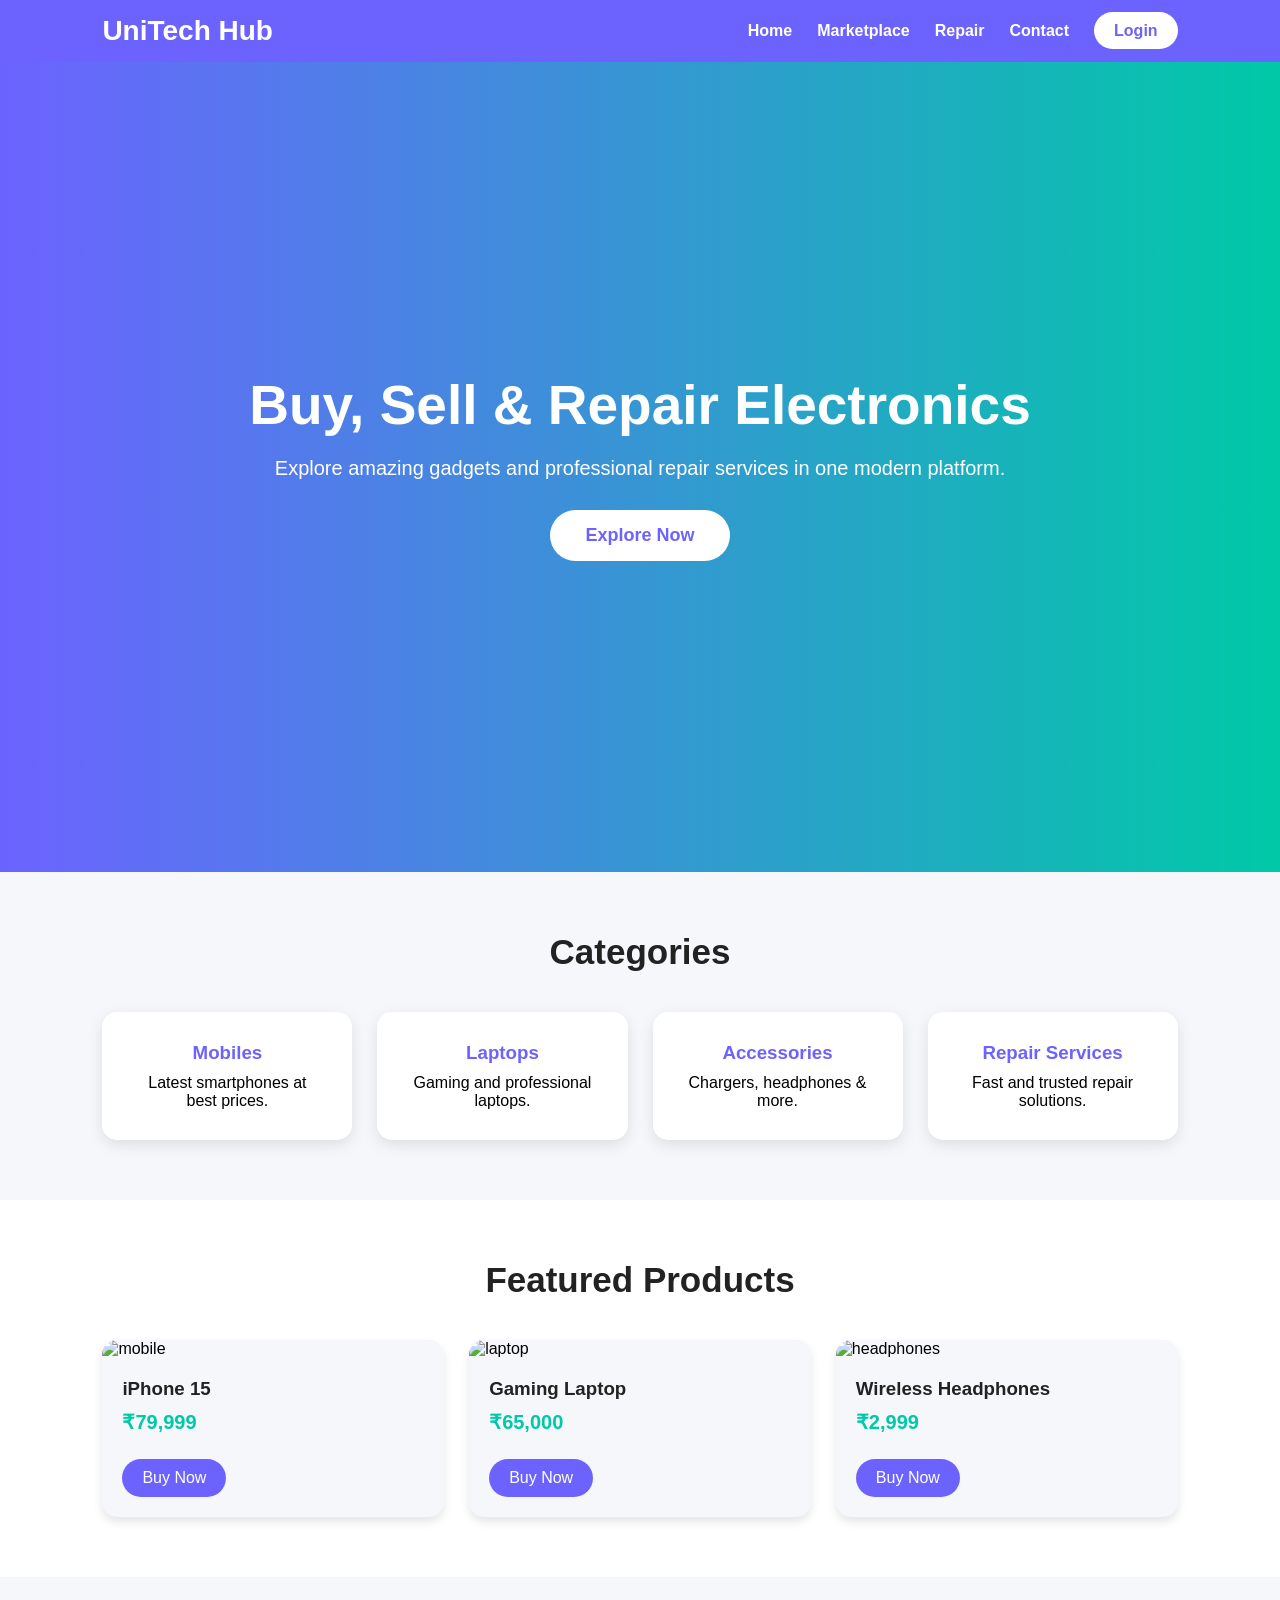
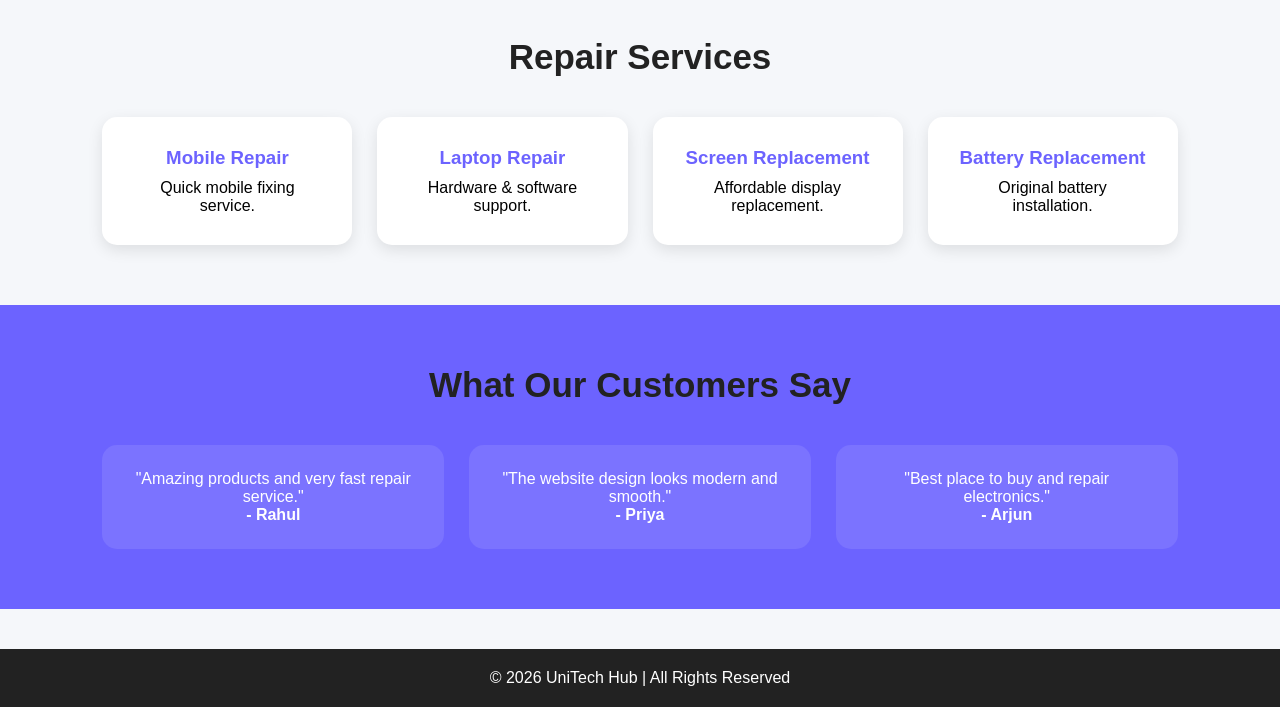
==== index.html @ fcff0c22 "first commit" ====
<!DOCTYPE html>
<html lang="en">
<head>
    <meta charset="UTF-8" />
    <meta name="viewport" content="width=device-width, initial-scale=1.0"/>
    <title>UniTech Hub</title>

    <link rel="stylesheet" href="style.css">

    <style>
        *{
            margin:0;
            padding:0;
            box-sizing:border-box;
            font-family:Arial, sans-serif;
        }

        body{
            background:#f5f7fa;
        }

        /* NAVBAR */

        nav{
            background:#6c63ff;
            padding:15px 8%;
            display:flex;
            justify-content:space-between;
            align-items:center;
        }

        nav h1{
            color:white;
        }

        nav ul{
            display:flex;
            list-style:none;
            gap:25px;
        }

        nav ul li a{
            color:white;
            text-decoration:none;
            font-weight:bold;
            transition:0.3s;
        }

        nav ul li a:hover{
            color:#00c9a7;
        }

        .login-btn{
            background:white;
            color:#6c63ff;
            padding:10px 20px;
            border-radius:30px;
        }

        /* HERO SECTION */

        .hero{
            min-height:90vh;
            display:flex;
            justify-content:center;
            align-items:center;
            text-align:center;
            padding:20px;
            background:linear-gradient(to right,#6c63ff,#00c9a7);
            color:white;
        }

        .hero-content h2{
            font-size:55px;
            margin-bottom:20px;
        }

        .hero-content p{
            font-size:20px;
            margin-bottom:30px;
        }

        .hero-content button{
            padding:15px 35px;
            border:none;
            border-radius:30px;
            background:white;
            color:#6c63ff;
            font-size:18px;
            font-weight:bold;
            cursor:pointer;
            transition:0.3s;
        }

        .hero-content button:hover{
            transform:scale(1.05);
            background:#222;
            color:white;
        }

        /* CATEGORIES */

        .categories{
            padding:60px 8%;
        }

        .section-title{
            text-align:center;
            font-size:35px;
            margin-bottom:40px;
            color:#222;
        }

        .category-box{
            display:grid;
            grid-template-columns:repeat(auto-fit,minmax(220px,1fr));
            gap:25px;
        }

        .card{
            background:white;
            padding:30px;
            border-radius:15px;
            text-align:center;
            box-shadow:0 5px 15px rgba(0,0,0,0.1);
            transition:0.3s;
        }

        .card:hover{
            transform:translateY(-10px);
        }

        .card h3{
            margin-bottom:10px;
            color:#6c63ff;
        }

        /* FEATURED PRODUCTS */

        .products{
            padding:60px 8%;
            background:white;
        }

        .product-container{
            display:grid;
            grid-template-columns:repeat(auto-fit,minmax(250px,1fr));
            gap:25px;
        }

        .product-card{
            background:#f5f7fa;
            border-radius:15px;
            overflow:hidden;
            box-shadow:0 5px 10px rgba(0,0,0,0.1);
            transition:0.3s;
        }

        .product-card:hover{
            transform:scale(1.03);
        }

        .product-card img{
            width:100%;
            height:220px;
            object-fit:cover;
        }

        .product-info{
            padding:20px;
        }

        .product-info h3{
            margin-bottom:10px;
        }

        .price{
            color:#00c9a7;
            font-size:20px;
            font-weight:bold;
        }

        .buy-btn{
            margin-top:15px;
            display:inline-block;
            padding:10px 20px;
            background:#6c63ff;
            color:white;
            text-decoration:none;
            border-radius:25px;
            transition:0.3s;
        }

        .buy-btn:hover{
            background:#00c9a7;
        }

        /* REPAIR SERVICES */

        .services{
            padding:60px 8%;
        }

        .service-container{
            display:grid;
            grid-template-columns:repeat(auto-fit,minmax(220px,1fr));
            gap:25px;
        }

        /* TESTIMONIALS */

        .testimonials{
            background:#6c63ff;
            color:white;
            padding:60px 8%;
            text-align:center;
        }

        .testimonial-box{
            margin-top:30px;
            display:grid;
            grid-template-columns:repeat(auto-fit,minmax(250px,1fr));
            gap:25px;
        }

        .testimonial{
            background:rgba(255,255,255,0.1);
            padding:25px;
            border-radius:15px;
        }

        /* FOOTER */

        footer{
            background:#222;
            color:white;
            text-align:center;
            padding:20px;
        }

        /* RESPONSIVE */

        @media(max-width:768px){

            nav{
                flex-direction:column;
                gap:15px;
            }

            nav ul{
                flex-direction:column;
                text-align:center;
            }

            .hero-content h2{
                font-size:38px;
            }

            .hero-content p{
                font-size:18px;
            }
        }

    </style>
</head>

<body>

    <!-- NAVBAR -->

    <nav>
        <h1>UniTech Hub</h1>

        <ul>
            <li><a href="#">Home</a></li>
            <li><a href="marketplace.html">Marketplace</a></li>
            <li><a href="repair.html">Repair</a></li>
            <li><a href="contact.html">Contact</a></li>
            <li><a href="login.html" class="login-btn">Login</a></li>
        </ul>
    </nav>

    <!-- HERO SECTION -->

    <section class="hero">
        <div class="hero-content">
            <h2>Buy, Sell & Repair Electronics</h2>

            <p>
                Explore amazing gadgets and professional repair services
                in one modern platform.
            </p>

            <button>Explore Now</button>
        </div>
    </section>

    <!-- CATEGORIES -->

    <section class="categories">

        <h2 class="section-title">Categories</h2>

        <div class="category-box">

            <div class="card">
                <h3>Mobiles</h3>
                <p>Latest smartphones at best prices.</p>
            </div>

            <div class="card">
                <h3>Laptops</h3>
                <p>Gaming and professional laptops.</p>
            </div>

            <div class="card">
                <h3>Accessories</h3>
                <p>Chargers, headphones & more.</p>
            </div>

            <div class="card">
                <h3>Repair Services</h3>
                <p>Fast and trusted repair solutions.</p>
            </div>

        </div>

    </section>

    <!-- FEATURED PRODUCTS -->

    <section class="products">

        <h2 class="section-title">Featured Products</h2>

        <div class="product-container">

            <div class="product-card">

                <img src="https://images.unsplash.com/photo-1511707171634-5f897ff02aa9?w=500" alt="mobile">

                <div class="product-info">

                    <h3>iPhone 15</h3>

                    <p class="price">₹79,999</p>

                    <a href="#" class="buy-btn">Buy Now</a>

                </div>

            </div>

            <div class="product-card">

                <img src="https://images.unsplash.com/photo-1496181133206-80ce9b88a853?w=500" alt="laptop">

                <div class="product-info">

                    <h3>Gaming Laptop</h3>

                    <p class="price">₹65,000</p>

                    <a href="#" class="buy-btn">Buy Now</a>

                </div>

            </div>

            <div class="product-card">

                <img src="https://images.unsplash.com/photo-1505740420928-5e560c06d30e?w=500" alt="headphones">

                <div class="product-info">

                    <h3>Wireless Headphones</h3>

                    <p class="price">₹2,999</p>

                    <a href="#" class="buy-btn">Buy Now</a>

                </div>

            </div>

        </div>

    </section>

    <!-- REPAIR SERVICES -->

    <section class="services">

        <h2 class="section-title">Repair Services</h2>

        <div class="service-container">

            <div class="card">
                <h3>Mobile Repair</h3>
                <p>Quick mobile fixing service.</p>
            </div>

            <div class="card">
                <h3>Laptop Repair</h3>
                <p>Hardware & software support.</p>
            </div>

            <div class="card">
                <h3>Screen Replacement</h3>
                <p>Affordable display replacement.</p>
            </div>

            <div class="card">
                <h3>Battery Replacement</h3>
                <p>Original battery installation.</p>
            </div>

        </div>

    </section>

    <!-- TESTIMONIALS -->

    <section class="testimonials">

        <h2 class="section-title">What Our Customers Say</h2>

        <div class="testimonial-box">

            <div class="testimonial">
                <p>
                    "Amazing products and very fast repair service."
                </p>
                <h4>- Rahul</h4>
            </div>

            <div class="testimonial">
                <p>
                    "The website design looks modern and smooth."
                </p>
                <h4>- Priya</h4>
            </div>

            <div class="testimonial">
                <p>
                    "Best place to buy and repair electronics."
                </p>
                <h4>- Arjun</h4>
            </div>

        </div>

    </section>

    <!-- FOOTER -->

    <footer>
        <p>© 2026 UniTech Hub | All Rights Reserved</p>
    </footer>

</body>
</html>
---- style.css ----
GLOBAL STYLES
========================= */

*{
    margin:0;
    padding:0;
    box-sizing:border-box;
    font-family:Arial, sans-serif;
}

body{
    background:#f5f7fa;
}

/* =========================
   NAVBAR
========================= */

nav{
    background:#6c63ff;
    padding:15px 8%;
    display:flex;
    justify-content:space-between;
    align-items:center;
    flex-wrap:wrap;
}

nav h1{
    color:white;
    font-size:28px;
}

nav ul{
    list-style:none;
    display:flex;
    gap:20px;
    flex-wrap:wrap;
}

nav ul li a{
    text-decoration:none;
    color:white;
    font-weight:bold;
    transition:0.3s;
}

nav ul li a:hover{
    color:#00c9a7;
}

/* =========================
   TITLE SECTION
========================= */

.title{
    text-align:center;
    padding:40px 20px;
}

.title h2{
    font-size:40px;
    color:#222;
    margin-bottom:10px;
}

.title p{
    color:#666;
    font-size:18px;
}

/* =========================
   SEARCH BAR
========================= */

.search-box{
    display:flex;
    justify-content:center;
    gap:10px;
    padding:20px;
    flex-wrap:wrap;
}

.search-box input{
    width:320px;
    padding:12px;
    border:none;
    border-radius:30px;
    outline:none;
    box-shadow:0 3px 10px rgba(0,0,0,0.1);
}

.search-box button{
    padding:12px 22px;
    border:none;
    border-radius:30px;
    background:#6c63ff;
    color:white;
    font-weight:bold;
    cursor:pointer;
    transition:0.3s;
}

.search-box button:hover{
    background:#00c9a7;
}

/* =========================
   FILTER BUTTONS
========================= */

.filters{
    display:flex;
    justify-content:center;
    gap:15px;
    padding:20px;
    flex-wrap:wrap;
}

.filters button{
    padding:10px 20px;
    border:none;
    border-radius:25px;
    background:white;
    cursor:pointer;
    font-weight:bold;
    box-shadow:0 3px 10px rgba(0,0,0,0.1);
    transition:0.3s;
}

.filters button:hover{
    background:#6c63ff;
    color:white;
}

/* =========================
   MARKETPLACE SECTION
========================= */

.marketplace{
    padding:50px 8%;
}

/* PRODUCT GRID */

.product-container{
    display:grid;
    grid-template-columns:repeat(auto-fit,minmax(250px,1fr));
    gap:25px;
}

/* PRODUCT CARD */

.product-card{
    background:white;
    border-radius:15px;
    overflow:hidden;
    box-shadow:0 5px 15px rgba(0,0,0,0.1);
    transition:0.3s;
}

.product-card:hover{
    transform:translateY(-10px);
}

/* PRODUCT IMAGE */

.product-card img{
    width:100%;
    height:220px;
    object-fit:cover;
}

/* PRODUCT INFO */

.product-info{
    padding:20px;
}

.product-info h3{
    margin-bottom:10px;
    color:#222;
}

.price{
    color:#00c9a7;
    font-size:22px;
    font-weight:bold;
    margin-bottom:10px;
}

.seller{
    color:#666;
    margin-bottom:15px;
}

/* BUY BUTTON */

.buy-btn{
    display:inline-block;
    padding:10px 20px;
    background:#6c63ff;
    color:white;
    text-decoration:none;
    border-radius:25px;
    transition:0.3s;
}

.buy-btn:hover{
    background:#00c9a7;
}

/* =========================
   FOOTER
========================= */

footer{
    background:#222;
    color:white;
    text-align:center;
    padding:20px;
    margin-top:40px;
}

/* =========================
   RESPONSIVE DESIGN
========================= */

@media(max-width:768px){

    nav{
        flex-direction:column;
        gap:15px;
    }

    nav ul{
        flex-direction:column;
        text-align:center;
    }

    .title h2{
        font-size:30px;
    }

    .search-box input{
        width:100%;
    }
}
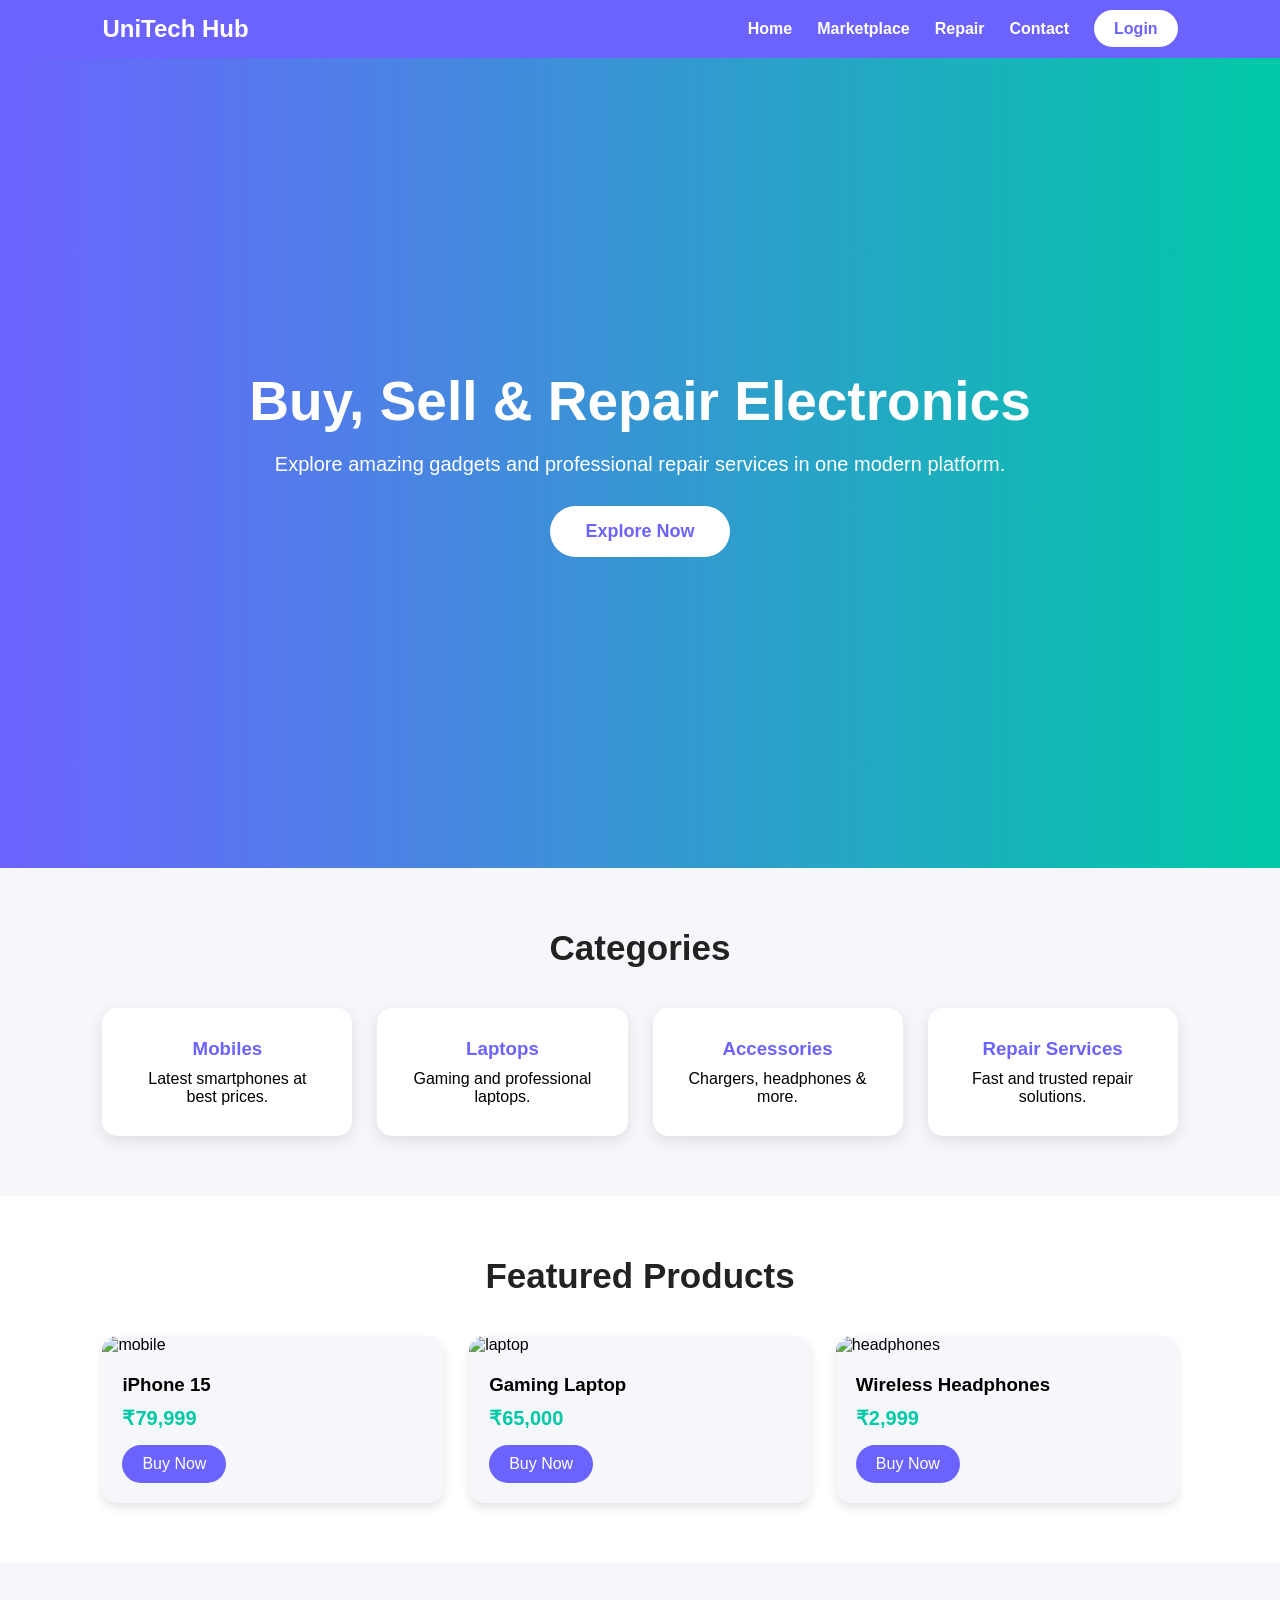
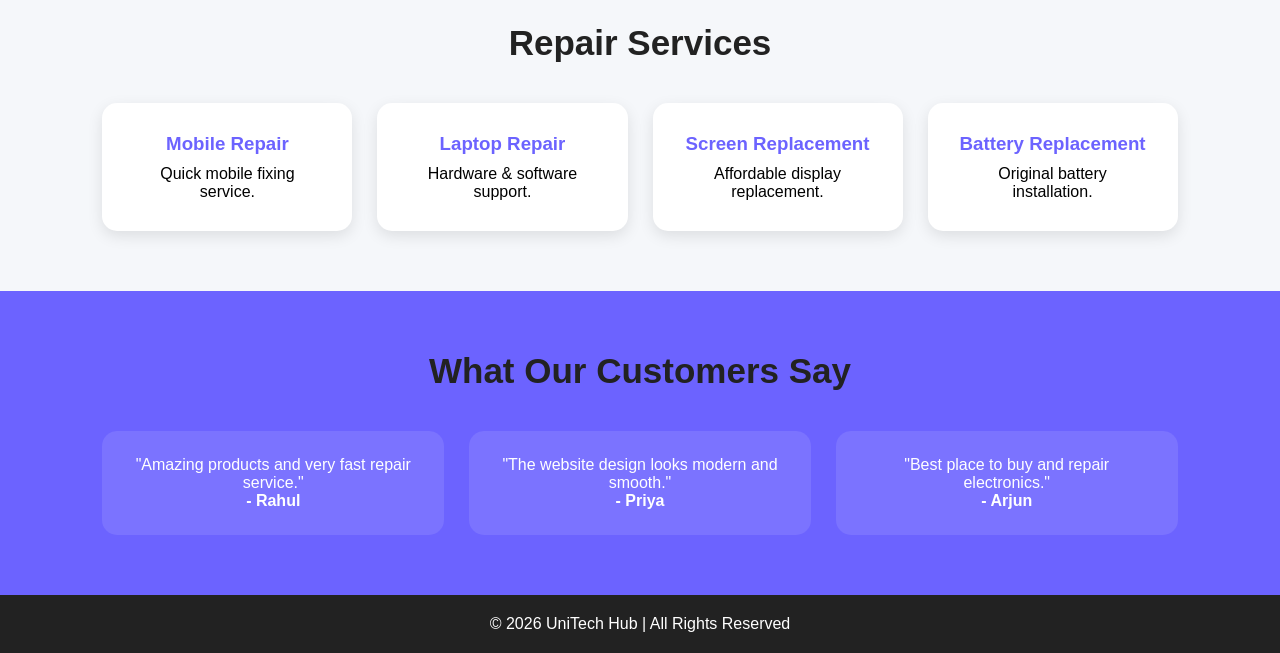
==== commit 2aa6cfd6: "uodate" ====
--- a/index.html
+++ b/index.html
@@ -5,7 +5,7 @@
     <meta name="viewport" content="width=device-width, initial-scale=1.0"/>
     <title>UniTech Hub</title>
 
-    <link rel="stylesheet" href="style.css">
+    <link rel="stylesheet" href="index.html">
 
     <style>
         *{
@@ -272,7 +272,7 @@
         <h1>UniTech Hub</h1>
 
         <ul>
-            <li><a href="#">Home</a></li>
+            <li><a href="index.html">Home</a></li>
             <li><a href="marketplace.html">Marketplace</a></li>
             <li><a href="repair.html">Repair</a></li>
             <li><a href="contact.html">Contact</a></li>
